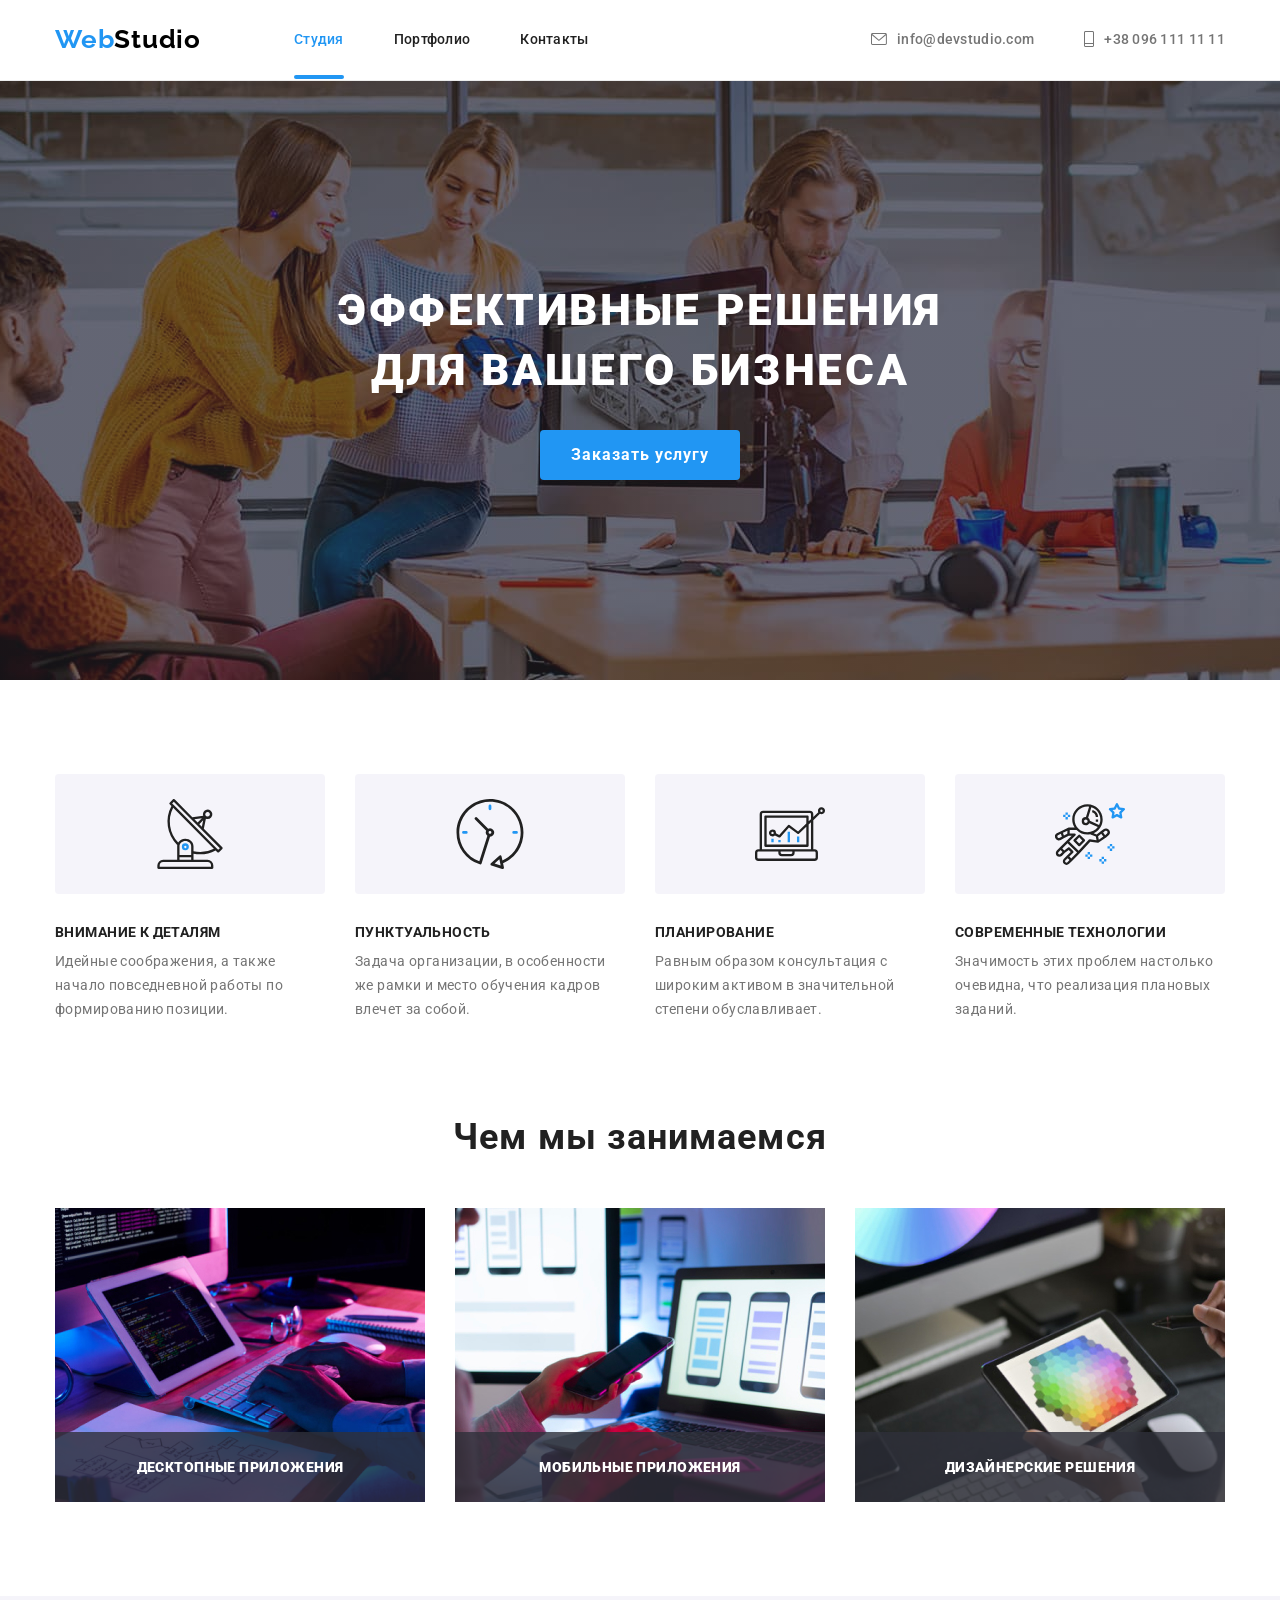
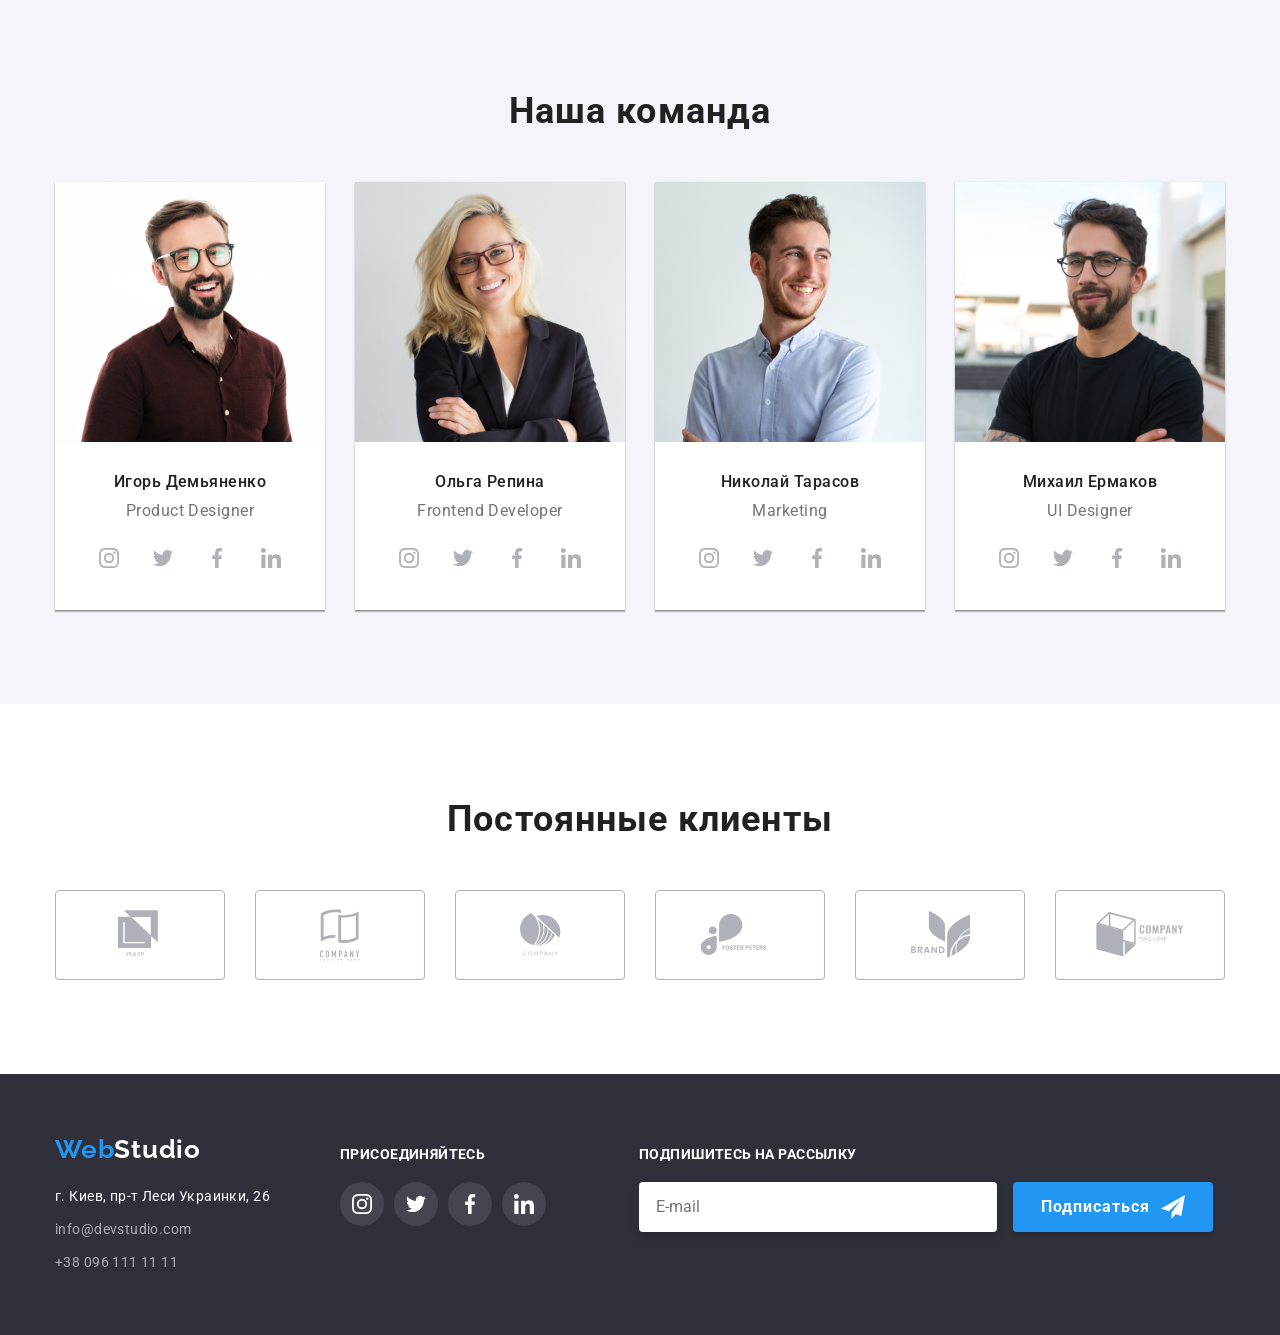
==== index.html @ a78a2143 "footer form done" ====
<!DOCTYPE html>
<html lang="ru">
  <head>
    <meta charset="UTF-8" />
    <meta name="viewport" content="width=device-width, initial-scale=1.0" />
    <title>Главная</title>
    <link rel="stylesheet" href="https://cdnjs.cloudflare.com/ajax/libs/modern-normalize/1.0.0/modern-normalize.css" />
    <link
      href="https://fonts.googleapis.com/css2?family=Raleway:wght@700&family=Roboto:wght@400;500;700;900&display=swap"
      rel="stylesheet"
    />
    <link rel="stylesheet" href="./css/styles.css" />
  </head>

  <body>
    <!--HEADER-->

    <header class="page-header">
      <div class="container">
        <nav class="navigation">
          <a class="logo link logo-light-theme" href="./index.html" aria-label="логотип Веб Студии">
            <span class="logo-web">Web</span><span class="logo-studio-dark">Studio</span>
          </a>
        </nav>

        <nav class="navigation">
          <ul class="navigation-list list">
            <li class="navigation-list-item">
              <a class="navigation-list-link link link-current" href="./index.html"> Студия</a>
            </li>
            <li class="navigation-list-item">
              <a class="navigation-list-link link" href="./portfolio.html">Портфолио</a>
            </li>
            <li class="navigation-list-item">
              <a class="navigation-list-link link" href="">Контакты</a>
            </li>
          </ul>
        </nav>

        <address class="address">
          <ul class="address-list list">
            <li class="address-list-item">
              <a class="address-list-link link address-light-theme" href="mailto:info@devstudio.com">
                <svg class="contacts-icon mail-icon">
                  <use href="./images/symbol-defs.svg#icon-mail"></use>
                </svg>
                info@devstudio.com
              </a>
            </li>
            <li class="address-list-item">
              <a class="address-list-link link address-light-theme" href="tel:+380961111111">
                <svg class="contacts-icon phone-icon">
                  <use href="./images/symbol-defs.svg#icon-phone"></use>
                </svg>
                +38 096 111 11 11
              </a>
            </li>
          </ul>
        </address>
      </div>
    </header>

    <main>
      <!--HERO-->

      <section class="hero">
        <h1 class="hero-title">Эффективные решения для вашего бизнеса</h1>

        <button class="modal-button" data-modal-open type="button">Заказать услугу</button>
        <div class="backdrop is-hidden" data-modal>
          <div class="modal is-hidden">
            <button class="close-modal-btn" data-modal-close>
              <svg class="close-icon">
                <use href="./images/symbol-defs.svg#icon-close-modal"></use>
              </svg>
            </button>
          </div>
        </div>
      </section>

      <!--ADVANTAGES-->

      <section class="advantages">
        <h2 hidden>Advantages</h2>

        <ul class="advantages-list list container">
          <li class="advantages-list-item">
            <h3 class="advantages-list-title details">Внимание к деталям</h3>
            <p class="advantages-list-description">
              Идейные соображения, а также начало повседневной работы по формированию позиции.
            </p>
          </li>

          <li class="advantages-list-item">
            <h3 class="advantages-list-title punctuality">Пунктуальность</h3>
            <p class="advantages-list-description">
              Задача организации, в особенности же рамки и место обучения кадров влечет за собой.
            </p>
          </li>

          <li class="advantages-list-item">
            <h3 class="advantages-list-title planning">Планирование</h3>
            <p class="advantages-list-description">
              Равным образом консультация с широким активом в значительной степени обуславливает.
            </p>
          </li>

          <li class="advantages-list-item">
            <h3 class="advantages-list-title technologies">Современные технологии</h3>
            <p class="advantages-list-description">
              Значимость этих проблем настолько очевидна, что реализация плановых заданий.
            </p>
          </li>
        </ul>
      </section>

      <!--WORK EXAMPLES-->

      <section class="gallery">
        <h2 class="title">Чем мы занимаемся</h2>

        <ul class="gallery-list list container">
          <li class="gallery-list-item">
            <img
              class="gallery-img"
              src="./images/works/work_1.jpg"
              alt="человек печатает на клавиатуре"
              width="370"
              height="294"
            />
            <div class="text-wrapper">
              <p class="gallery-label">Десктопные приложения</p>
            </div>
          </li>

          <li class="gallery-list-item">
            <img
              class="gallery-img"
              src="./images/works/work_2.jpg"
              alt="человек работает за ноутбуком с телефоном"
              width="370"
              height="294"
            />
            <div class="text-wrapper">
              <p class="gallery-label">Мобильные приложения</p>
            </div>
          </li>

          <li class="gallery-list-item">
            <img
              class="gallery-img"
              src="./images/works/work_3.jpg"
              alt=" человек работает на айпаде"
              width="370"
              height="294"
            />
            <div class="text-wrapper">
              <p class="gallery-label">Дизайнерские решения</p>
            </div>
          </li>
        </ul>
      </section>

      <!--TEAM-->

      <section class="staff">
        <h2 class="title">Наша команда</h2>

        <ul class="staff-list list container">
          <li class="staff-list-item">
            <div class="product-designer">
              <img class="staff-photo" src="./images/team/team_1.jpg" alt="Игорь Демьяненко" width="270" height="260" />
              <h3 class="staff-name">Игорь Демьяненко</h3>
              <p lang="en" class="staff-proffession">Product Designer</p>
            </div>

            <ul class="social-media list">
              <li>
                <a class="social-media-link link" href="">
                  <svg class="social-media-icons insta">
                    <use href="./images/symbol-defs.svg#icon-instagram"></use>
                  </svg>
                </a>
              </li>
              <li>
                <a class="social-media-link link" href="">
                  <svg class="social-media-icons twitter">
                    <use href="./images/symbol-defs.svg#icon-twitter"></use>
                  </svg>
                </a>
              </li>
              <li>
                <a class="social-media-link link" href="">
                  <svg class="social-media-icons fb">
                    <use href="./images/symbol-defs.svg#icon-facebook"></use>
                  </svg>
                </a>
              </li>
              <li>
                <a class="social-media-link link" href="">
                  <svg class="social-media-icons linkedin">
                    <use href="./images/symbol-defs.svg#icon-linkedin"></use>
                  </svg>
                </a>
              </li>
            </ul>
          </li>

          <li class="staff-list-item">
            <div class="frontennd-developer">
              <img class="staff-photo" src="./images/team/team_2.jpg" alt="Ольга Репина" width="270" height="260" />
              <h3 class="staff-name">Ольга Репина</h3>
              <p lang="en" class="staff-proffession">Frontend Developer</p>
            </div>
            <ul class="social-media list">
              <li class="social-media-item">
                <a class="social-media-link link" href="">
                  <svg class="social-media-icons insta">
                    <use href="./images/symbol-defs.svg#icon-instagram"></use>
                  </svg>
                </a>
              </li>
              <li class="social-media-item">
                <a class="social-media-link link" href="">
                  <svg class="social-media-icons twitter">
                    <use href="./images/symbol-defs.svg#icon-twitter"></use>
                  </svg>
                </a>
              </li>
              <li class="social-media-item">
                <a class="social-media-link link" href="">
                  <svg class="social-media-icons fb">
                    <use href="./images/symbol-defs.svg#icon-facebook"></use>
                  </svg>
                </a>
              </li>
              <li class="social-media-item">
                <a class="social-media-link link" href="">
                  <svg class="social-media-icons linkedin">
                    <use href="./images/symbol-defs.svg#icon-linkedin"></use>
                  </svg>
                </a>
              </li>
            </ul>
          </li>

          <li class="staff-list-item">
            <div class="marketing">
              <img class="staff-photo" src="./images/team/team_3.jpg" alt="Николай Тарасов" width="270" height="260" />
              <h3 class="staff-name">Николай Тарасов</h3>
              <p lang="en" class="staff-proffession">Marketing</p>
            </div>
            <ul class="social-media list">
              <li>
                <a class="social-media-link link" href="">
                  <svg class="social-media-icons insta">
                    <use href="./images/symbol-defs.svg#icon-instagram"></use>
                  </svg>
                </a>
              </li>
              <li>
                <a class="social-media-link link" href="">
                  <svg class="social-media-icons twitter">
                    <use href="./images/symbol-defs.svg#icon-twitter"></use>
                  </svg>
                </a>
              </li>
              <li>
                <a class="social-media-link link" href="">
                  <svg class="social-media-icons fb">
                    <use href="./images/symbol-defs.svg#icon-facebook"></use>
                  </svg>
                </a>
              </li>
              <li>
                <a class="social-media-link link" href="">
                  <svg class="social-media-icons linkedin">
                    <use href="./images/symbol-defs.svg#icon-linkedin"></use>
                  </svg>
                </a>
              </li>
            </ul>
          </li>

          <li class="staff-list-item">
            <div class="ui-designer">
              <img class="staff-photo" src="./images/team/team_4.jpg" alt="Михаил Ермаков" width="270" height="260" />
              <h3 class="staff-name">Михаил Ермаков</h3>
              <p lang="en" class="staff-proffession">UI Designer</p>
            </div>
            <ul class="social-media list">
              <li>
                <a class="social-media-link link" href="">
                  <svg class="social-media-icons insta">
                    <use href="./images/symbol-defs.svg#icon-instagram"></use>
                  </svg>
                </a>
              </li>
              <li>
                <a class="social-media-link link" href="">
                  <svg class="social-media-icons twitter">
                    <use href="./images/symbol-defs.svg#icon-twitter"></use>
                  </svg>
                </a>
              </li>
              <li>
                <a class="social-media-link link" href="">
                  <svg class="social-media-icons fb">
                    <use href="./images/symbol-defs.svg#icon-facebook"></use>
                  </svg>
                </a>
              </li>
              <li>
                <a class="social-media-link link" href="">
                  <svg class="social-media-icons linkedin">
                    <use href="./images/symbol-defs.svg#icon-linkedin"></use>
                  </svg>
                </a>
              </li>
            </ul>
          </li>
        </ul>
      </section>

      <!-- CLIENTS -->

      <section class="clients">
        <h2 class="title">Постоянные клиенты</h2>

        <ul class="clients-list list container">
          <li class="clients-list-item">
            <a class="clients-list-link link" href="">
              <svg class="clients-logo logo-1">
                <use href="./images/symbol-defs.svg#icon-logo-1"></use>
              </svg>
            </a>
          </li>

          <li class="clients-list-item">
            <a class="clients-list-link link" href="">
              <svg class="clients-logo logo-2">
                <use href="./images/symbol-defs.svg#icon-logo-2"></use>
              </svg>
            </a>
          </li>

          <li class="clients-list-item">
            <a class="clients-list-link link" href="">
              <svg class="clients-logo logo-3">
                <use href="./images/symbol-defs.svg#icon-logo-3"></use>
              </svg>
            </a>
          </li>

          <li class="clients-list-item">
            <a class="clients-list-link link" href="">
              <svg class="clients-logo logo-4">
                <use href="./images/symbol-defs.svg#icon-logo-4"></use>
              </svg>
            </a>
          </li>

          <li class="clients-list-item">
            <a class="clients-list-link link" href="">
              <svg class="clients-logo logo-5">
                <use href="./images/symbol-defs.svg#icon-logo-5"></use>
              </svg>
            </a>
          </li>

          <li class="clients-list-item">
            <a class="clients-list-link link" href="">
              <svg class="clients-logo logo-6">
                <use href="./images/symbol-defs.svg#icon-logo-6"></use>
              </svg>
            </a>
          </li>
        </ul>
      </section>
    </main>

    <!--FOOTER-->

    <footer class="footer">
      <section class="footer-container">
        <h2 hidden>Adress</h2>

        <div class="container">
          <div class="footer-nav">
            <nav class="navigation">
              <a class="logo link" href="./index.html" aria-label="логотип Веб Студии"
                ><span class="logo-web">Web</span><span class="logo-studio-light">Studio</span></a
              >
            </nav>

            <address class="address">
              <ul class="address-list list">
                <li class="address-list-item">
                  <a
                    class="address-list-link link location"
                    href="https://goo.gl/maps/hSvquqhqqcb26WJL9"
                    target="_blank"
                    >г. Киев, пр-т Леси Украинки, 26
                  </a>
                </li>
                <li class="address-list-item">
                  <a class="address-list-link link address-dark-theme" href="mailto:info@devstudio.com">
                    info@devstudio.com</a
                  >
                </li>
                <li class="address-list-item">
                  <a class="address-list-link link address-dark-theme" href="tel:+380961111111">+38 096 111 11 11</a>
                </li>
              </ul>
            </address>
          </div>

          <div class="social">
            <h2 class="title">ПРИСОЕДИНЯЙТЕСЬ</h2>

            <ul class="social-media list">
              <li class="social-media-item">
                <a class="social-media-link link" href="">
                  <svg class="social-media-icons insta">
                    <use href="./images/symbol-defs.svg#icon-instagram"></use>
                  </svg>
                </a>
              </li>

              <li class="social-media-item">
                <a class="social-media-link link" href="">
                  <svg class="social-media-icons twitter">
                    <use href="./images/symbol-defs.svg#icon-twitter"></use>
                  </svg>
                </a>
              </li>

              <li class="social-media-item">
                <a class="social-media-link link" href="">
                  <svg class="social-media-icons fb">
                    <use href="./images/symbol-defs.svg#icon-facebook"></use>
                  </svg>
                </a>
              </li>

              <li class="social-media-item">
                <a class="social-media-link link" href="">
                  <svg class="social-media-icons linkedin">
                    <use href="./images/symbol-defs.svg#icon-linkedin"></use>
                  </svg>
                </a>
              </li>
            </ul>
          </div>

          <div class="form-wraper">
            <h2 class="title">Подпишитесь на рассылку</h2>
            <form action="" class="subscribe-form">
              <input type="email" class="subscribe-form-input" placeholder="E-mail" />
              <button type="submit" class="subscribe-button">Подписаться</button>
            </form>
          </div>
        </div>
      </section>
    </footer>

    <script src="./js/modal.js"></script>
  </body>
</html>
---- css/styles.css ----
:root {
  --main-font: "Roboto", sans-serif;
  --secondary-font: "Raleway", sans-serif;
  --secondary-text-color: #212121;
  --main-text-color: #757575;
  --dark-theme-color: #ffffff;
  --dark-theme-secondary-color: rgba(255, 255, 255, 0.6);
  --dark-logo-color: #000000;
  --accent-color: #2196f3;
  --icons-color: #afb1b8;
}

*,
*::before,
*::after {
  padding: 0;
  margin: 0;
}

img {
  display: block;
}

body {
  padding-top: 80px;

  font-family: var(--main-font);
  font-style: normal;
  color: var(--main-text-color);
}

/* ============ COMPONENTS ============ */

.list {
  list-style: none;
  padding: 0px;
  margin: 0px;
  list-style: none;
}

.link {
  text-decoration: none;
  display: block;
}

.container {
  width: 1200px;
  padding-left: 15px;
  padding-right: 15px;
  margin-left: auto;
  margin-right: auto;
}

.logo {
  font-family: var(--secondary-font);
  font-style: normal;
  font-weight: 700;
  font-size: 26px;
  line-height: 1.192;
  letter-spacing: 0.03em;
}

.logo-web {
  color: var(--accent-color);
}

.address {
  font-family: var(--main-font);
  font-style: normal;
  font-size: 14px;
}

.modal-button {
  font-family: var(--main-font);
  font-weight: 700;
  font-size: 16px;
  line-height: 1.875;
  text-align: center;
  letter-spacing: 0.06em;
  color: var(--dark-theme-color);
  background-color: var(--accent-color);
  border-style: none;

  min-width: 200px;
  height: 50px;
  border-radius: 4px;
  margin-top: 30px;
}

.title {
  font-weight: 700;
  font-size: 36px;
  line-height: 1.167;
  text-align: center;
  letter-spacing: 0.03em;
  color: var(--secondary-text-color);
}

h1,
h2,
h3 {
  margin: 0px;
}

/* ============ END COMPONENTS ============ */

/* ============ HEADER ============ */

.page-header {
  position: fixed;
  top: 0;
  left: 0;
  z-index: 100;
  width: 100%;
  border-bottom: 1px solid #ececec;
  padding-top: 24px;
  padding-bottom: 25px;
  background-color: var(--dark-theme-color);
}

.page-header .container {
  display: flex;
  align-items: center;
  justify-content: center;
}

.page-header .navigation-list {
  display: flex;
  margin-left: 93px;
}

.page-header .navigation-list-item + .navigation-list-item {
  margin-left: 50px;
}

.logo-studio-dark {
  color: var(--dark-logo-color);
}

.navigation-list-link {
  display: block;
  color: var(--secondary-text-color);
  font-weight: 500;
  font-size: 14px;
  line-height: 1.143;
  letter-spacing: 0.02em;

  cursor: pointer;
}

.navigation-list-link:hover,
.navigation-list-link:focus,
.address-list-link:hover,
.address-list-link:focus {
  color: var(--accent-color);
  transition: all 250ms cubic-bezier(0.4, 0, 0.2, 1);
}

.address-light-theme {
  font-weight: 500;
  line-height: 1.143;
  letter-spacing: 0.02em;
  color: var(--main-text-color);
}

.page-header .address {
  display: flex;
  margin-left: auto;
}

.page-header .address-list {
  display: flex;
}

.page-header .address-list-item + .address-list-item {
  margin-left: 50px;
}

.address-list-link {
  display: flex;
  align-items: center;
}

.link-current {
  position: relative;
  color: var(--accent-color);
}

.link-current::after {
  content: "";

  position: absolute;
  display: block;
  width: 100%;
  height: 4px;
  bottom: -32px;

  background-color: var(--accent-color);
  border-radius: 2px;
}

.contacts-icon {
  margin-right: 10px;
  fill: currentColor;
}

.phone-icon {
  width: 10px;
  height: 16px;
}

.mail-icon {
  width: 16px;
  height: 12px;
}

/* ============ END HEADER ============ */

/* ============ HERO ============ */

.hero {
  padding-top: 200px;
  padding-bottom: 200px;
  background-color: #2f303a;
  text-align: center;

  background-image: linear-gradient(rgba(47, 48, 58, 0.4), rgba(47, 48, 58, 0.4)), url("../images/Img.jpg");
  background-repeat: no-repeat;
  background-size: cover;
  background-position: center;
}

.hero-title {
  width: 696px;
  font-family: var(--main-font);
  font-style: normal;
  font-weight: 900;
  font-size: 44px;
  line-height: 1.364;
  letter-spacing: 0.06em;
  text-transform: uppercase;
  color: var(--dark-theme-color);
  margin: 0 auto;
}

.backdrop {
  position: fixed;
  z-index: 105;
  top: 0;
  left: 0;

  width: 100%;
  height: 100%;
  background-color: rgba(0, 0, 0, 0.2);
  transition: all 250ms cubic-bezier(0.4, 0, 0.2, 1);
}

.backdrop.is-hidden {
  visibility: hidden;
  opacity: 0;
  pointer-events: none;
}

.backdrop.is-hidden .modal {
  transform: translate(-50%, -200%);
}

.modal {
  position: absolute;
  top: 50%;
  left: 50%;

  display: flex;
  justify-content: flex-end;

  min-width: 528px;
  min-height: 581px;
  padding: 8px;

  background-color: var(--dark-theme-color);
  box-shadow: 0px 1px 3px rgba(0, 0, 0, 0.12), 0px 1px 1px rgba(0, 0, 0, 0.14), 0px 2px 1px rgba(0, 0, 0, 0.2);
  border-radius: 4px;

  transform: translate(-50%, -50%);
  transition: transform 250ms cubic-bezier(0.4, 0, 0.2, 1);
}

.close-modal-btn {
  width: 30px;
  height: 30px;
  border-radius: 50%;
  border: 1px solid rgba(0, 0, 0, 0.1);
  background-color: var(--dark-theme-color);
}

.close-icon {
  width: 11px;
  height: 11px;
  cursor: pointer;
}

.close-icon:hover,
.close-icon:focus {
  fill: var(--accent-color);
}

/* ============ END HERO ============ */

/* ============ ADVANTAGES ============ */

.advantages {
  padding-top: 94px;
  padding-bottom: 94px;
}

.advantages-list-title {
  font-weight: 700;
  font-size: 14px;
  line-height: 1.143;
  letter-spacing: 0.03em;
  text-transform: uppercase;
  color: var(--secondary-text-color);
  margin-bottom: 10px;
}

.advantages-list-description {
  font-weight: 400;
  font-size: 14px;
  line-height: 1.714;
  letter-spacing: 0.03em;
}

.advantages .container {
  display: flex;
  justify-content: space-between;
}

.advantages-list-item {
  width: 270px;
}

.advantages-list-title::before {
  content: "";
  display: block;

  width: 270px;
  height: 120px;
  margin-bottom: 30px;

  border-radius: 4px;
  background-repeat: no-repeat;
  background-position: center;
}

.details::before {
  background-image: url("../images/Advantages/antenna.svg"), linear-gradient(#f5f4fa, #f5f4fa);
}

.punctuality::before {
  background-image: url("../images/Advantages/clock.svg"), linear-gradient(#f5f4fa, #f5f4fa);
}

.planning::before {
  background-image: url("../images/Advantages/diagram.svg"), linear-gradient(#f5f4fa, #f5f4fa);
}

.technologies::before {
  background-image: url("../images/Advantages/astronaut.svg"), linear-gradient(#f5f4fa, #f5f4fa);
}

/* ============ END ADVANTAGES ============ */

/* ============ WORKS GALLERY ============ */

.gallery {
  padding-bottom: 94px;
}

.gallery-list-item {
  position: relative;
}

.gallery .container {
  display: flex;
  justify-content: space-between;
  margin-top: 50px;
}

.text-wrapper {
  position: absolute;
  bottom: 0px;
  display: flex;
  justify-content: center;
  align-items: center;
  width: 100%;
  height: 70px;

  background: rgba(47, 48, 58, 0.8);
}

.gallery-label {
  font-weight: 900;
  font-size: 14px;
  line-height: 1.143;
  text-align: center;
  letter-spacing: 0.03em;
  text-transform: uppercase;

  color: #ffffff;
}

/* ============ END WORKS GALLERY ============ */

/* ============ TEAM ============ */

.staff {
  background-color: #f5f4fa;
  padding-top: 94px;
  padding-bottom: 94px;
}

.staff .container {
  display: flex;
  justify-content: space-between;
  margin-top: 50px;
}

.staff-name {
  font-weight: 500;
  font-size: 16px;
  line-height: 1.188;
  letter-spacing: 0.03em;
  color: var(--secondary-text-color);
  margin-top: 30px;
}

.staff-proffession {
  font-weight: 400;
  font-size: 16px;
  line-height: 1.188;
  letter-spacing: 0.03em;
  margin-top: 10px;
  margin-bottom: 16px;
}

.staff-list-item {
  text-align: center;
  padding-bottom: 30px;
  background-color: var(--dark-theme-color);
  box-shadow: 0px 1px 3px rgba(0, 0, 0, 0.12), 0px 1px 1px rgba(0, 0, 0, 0.14), 0px 2px 1px rgba(0, 0, 0, 0.2);
}

.social-media {
  width: 206px;
  height: 44px;
  display: flex;
  justify-content: space-between;
  align-items: center;

  margin: 0 auto;
}

.social-media-icons {
  width: 20px;
  height: 20px;
  fill: currentColor;
}

.social-media-link {
  display: flex;
  align-items: center;
  justify-content: center;
  width: 44px;
  height: 44px;
  border-radius: 50%;
  margin: 0 auto;
  color: var(--icons-color);
  transition: all 250ms cubic-bezier(0.4, 0, 0.2, 1);
}

.social-media-link:hover,
.social-media-link:focus {
  width: 44px;
  height: 44px;
  background-color: var(--accent-color);
  color: var(--dark-theme-color);
}

/* ============ END TEAM ============ */

/* ============ CLIENTS ============ */

.clients {
  padding-top: 94px;
  padding-bottom: 94px;
}

.clients-list {
  display: flex;
  align-items: center;
  justify-content: space-between;
  margin: 0 auto;
  margin-top: 50px;
}

.logo-1 {
  width: 44px;
  height: 49px;
}

.logo-2 {
  width: 40px;
  height: 52px;
}

.logo-3 {
  width: 41px;
  height: 43px;
}

.logo-4 {
  width: 80px;
  height: 42px;
}

.logo-5 {
  width: 59px;
  height: 47px;
}

.logo-6 {
  width: 88px;
  height: 45px;
}

.clients-list-link {
  display: flex;
  align-items: center;
  justify-content: center;
  width: 170px;
  height: 90px;
  border: 1px solid var(--icons-color);
  color: var(--icons-color);
  border-radius: 4px;
  transition: all 250ms cubic-bezier(0.4, 0, 0.2, 1);
}

.clients-list-link:hover,
.clients-list-link:focus {
  border: 1px solid var(--accent-color);
  color: var(--accent-color);
}

.clients-logo {
  fill: currentColor;
}

/* ============ END CLIENTS ============ */

/* ============ FOOTER ============ */

.footer {
  padding-top: 60px;
  padding-bottom: 60px;
  background-color: #2f303a;
}

.footer .container {
  display: flex;
}

.logo-studio-light {
  color: var(--dark-theme-color);
}

.location {
  font-weight: 400;
  font-size: 14px;
  line-height: 1.714;
  letter-spacing: 0.03em;
  color: var(--dark-theme-color);
}

.address-dark-theme {
  font-weight: 400;
  line-height: 1.714;
  letter-spacing: 0.03em;
  color: var(--dark-theme-secondary-color);
}

.footer .address {
  margin-top: 20px;
}

.footer .address-list-item:not(:first-child) {
  margin-top: 9px;
}

.footer .title {
  font-family: "Roboto", sans-serif;
  font-weight: 700;
  font-size: 14px;
  line-height: 1.142;
  letter-spacing: 0.03em;
  color: var(--dark-theme-color);
  text-align: start;
  text-transform: uppercase;
  margin-bottom: 20px;
}

.social {
  padding-top: 12px;
  margin-left: 70px;
}

.footer .social-media {
  width: 100%;
  height: 44px;
}

.footer .social-media-link {
  width: 44px;
  height: 44px;
  border-radius: 50%;
  background-color: rgba(255, 255, 255, 0.1);
  transition: all 250ms cubic-bezier(0.4, 0, 0.2, 1);
}

.footer .social-media-item + .social-media-item {
  margin-left: 10px;
}

.footer .social-media-link:hover,
.footer .social-media-link:focus {
  background-color: var(--accent-color);
}

.footer .social-media-icons {
  fill: var(--dark-theme-color);
}

.form-wraper {
  margin-left: 93px;
  padding-top: 12px;
}

.subscribe-form-input {
  width: 358px;
  height: 50px;
  padding: 15px 16px;
  border: 1px solid rgba(255, 255, 255, 0.3);
  box-sizing: border-box;
  filter: drop-shadow(0px 4px 4px rgba(0, 0, 0, 0.15));
  border-radius: 4px;
}

.subscribe-button {
  position: relative;
  width: 200px;
  height: 50px;
  margin-left: 12px;
  padding: 10px 28px;

  font-family: "Roboto", sans-serif;
  font-style: normal;
  font-weight: 700;
  font-size: 16px;
  line-height: 1.875;
  color: var(--dark-theme-color);
  letter-spacing: 0.06em;
  text-align: left;

  background: var(--accent-color);
  box-shadow: 0px 4px 4px rgba(0, 0, 0, 0.15);
  border-radius: 4px;
  border-style: none;
  cursor: pointer;
}

.subscribe-button::after {
  position: absolute;
  top: 13px;
  right: 28px;
  content: "";
  display: inline-block;
  width: 24px;
  height: 24px;
  background-image: url("../images/icon-send.svg");
  fill: var(--dark-theme-color);
  background-repeat: no-repeat;
  background-position: center;
}

/* ============ END FOOTER ============ */

/* ============ PORTFOLIO PAGE ============ */

.portfolio {
  padding-top: 94px;
  padding-bottom: 94px;
}

.filter-list {
  width: 611px;
  display: flex;
  justify-content: space-between;
  margin-left: auto;
  margin-right: auto;
}

.filter-button {
  font-weight: 500;
  font-size: 16px;
  line-height: 1.625;
  text-align: center;
  letter-spacing: 0.03em;
  color: var(--secondary-text-color);

  background-color: #f5f4fa;
  border-style: none;
  min-width: 73px;
  height: 38px;
  padding: 6px 22px;
  border-radius: 4px;

  cursor: pointer;

  transition: all 250ms cubic-bezier(0.4, 0, 0.2, 1);
}

.filter-button:hover,
.filter-button:focus {
  color: var(--dark-theme-color);
  background-color: var(--accent-color);
  box-shadow: 0px 3px 1px rgba(0, 0, 0, 0.1), 0px 1px 2px rgba(0, 0, 0, 0.08), 0px 2px 2px rgba(0, 0, 0, 0.12);
}

.work-gallery .container {
  display: flex;
  flex-wrap: wrap;
  margin-top: 50px;
}

.work-list-item {
  width: calc((100% - 60px) / 3);
  margin-right: 30px;
  margin-bottom: 30px;
}

.work-list-item:nth-last-child(-n + 3) {
  margin-bottom: 0px;
}

.work-list-item:nth-child(3n) {
  margin-right: 0px;
}

.work-name {
  font-weight: 700;
  font-size: 18px;
  line-height: 2;
  letter-spacing: 0.06em;
  color: var(--secondary-text-color);
  margin-top: 20px;
}

.work-type {
  font-weight: 400;
  font-size: 16px;
  line-height: 1.875;
  letter-spacing: 0.03em;
  margin-top: 4px;
  color: var(--main-text-color);
}

.work-card {
  padding-top: 20px;
  padding-bottom: 20px;
  padding-right: 24px;
  padding-left: 24px;
  border-top: 0;
  border-right: 1px;
  border-left: 1px;
  border-bottom: 1px;
  border-style: solid;
  border-color: #eeeeee;
}

.work-list-link {
  transition: all 250ms cubic-bezier(0.4, 0, 0.2, 1);
}

.work-list-link:hover,
.work-list-link:focus {
  box-shadow: 0px 1px 1px rgba(0, 0, 0, 0.12), 0px 4px 4px rgba(0, 0, 0, 0.06), 1px 4px 6px rgba(0, 0, 0, 0.16);
}

.work-list-link:hover .work-list-description,
.work-list-link:focus .work-list-description {
  transform: translatey(0%);
}

.image-wrapper {
  position: relative;

  overflow: hidden;
}

.work-list-description {
  position: absolute;
  top: 0;

  width: 100%;
  height: 100%;
  padding-top: 63px;
  padding-left: 24px;
  padding-bottom: 63px;
  padding-right: 24px;

  background: rgba(33, 150, 243, 0.9);

  transform: translatey(100%);
  transition: all 250ms cubic-bezier(0.4, 0, 0.2, 1);

  font-weight: 400;
  font-size: 18px;
  line-height: 1.555;

  letter-spacing: 0.03em;

  color: #ffffff;
}

/* ============ END PORTFOLIO PAGE ============ */
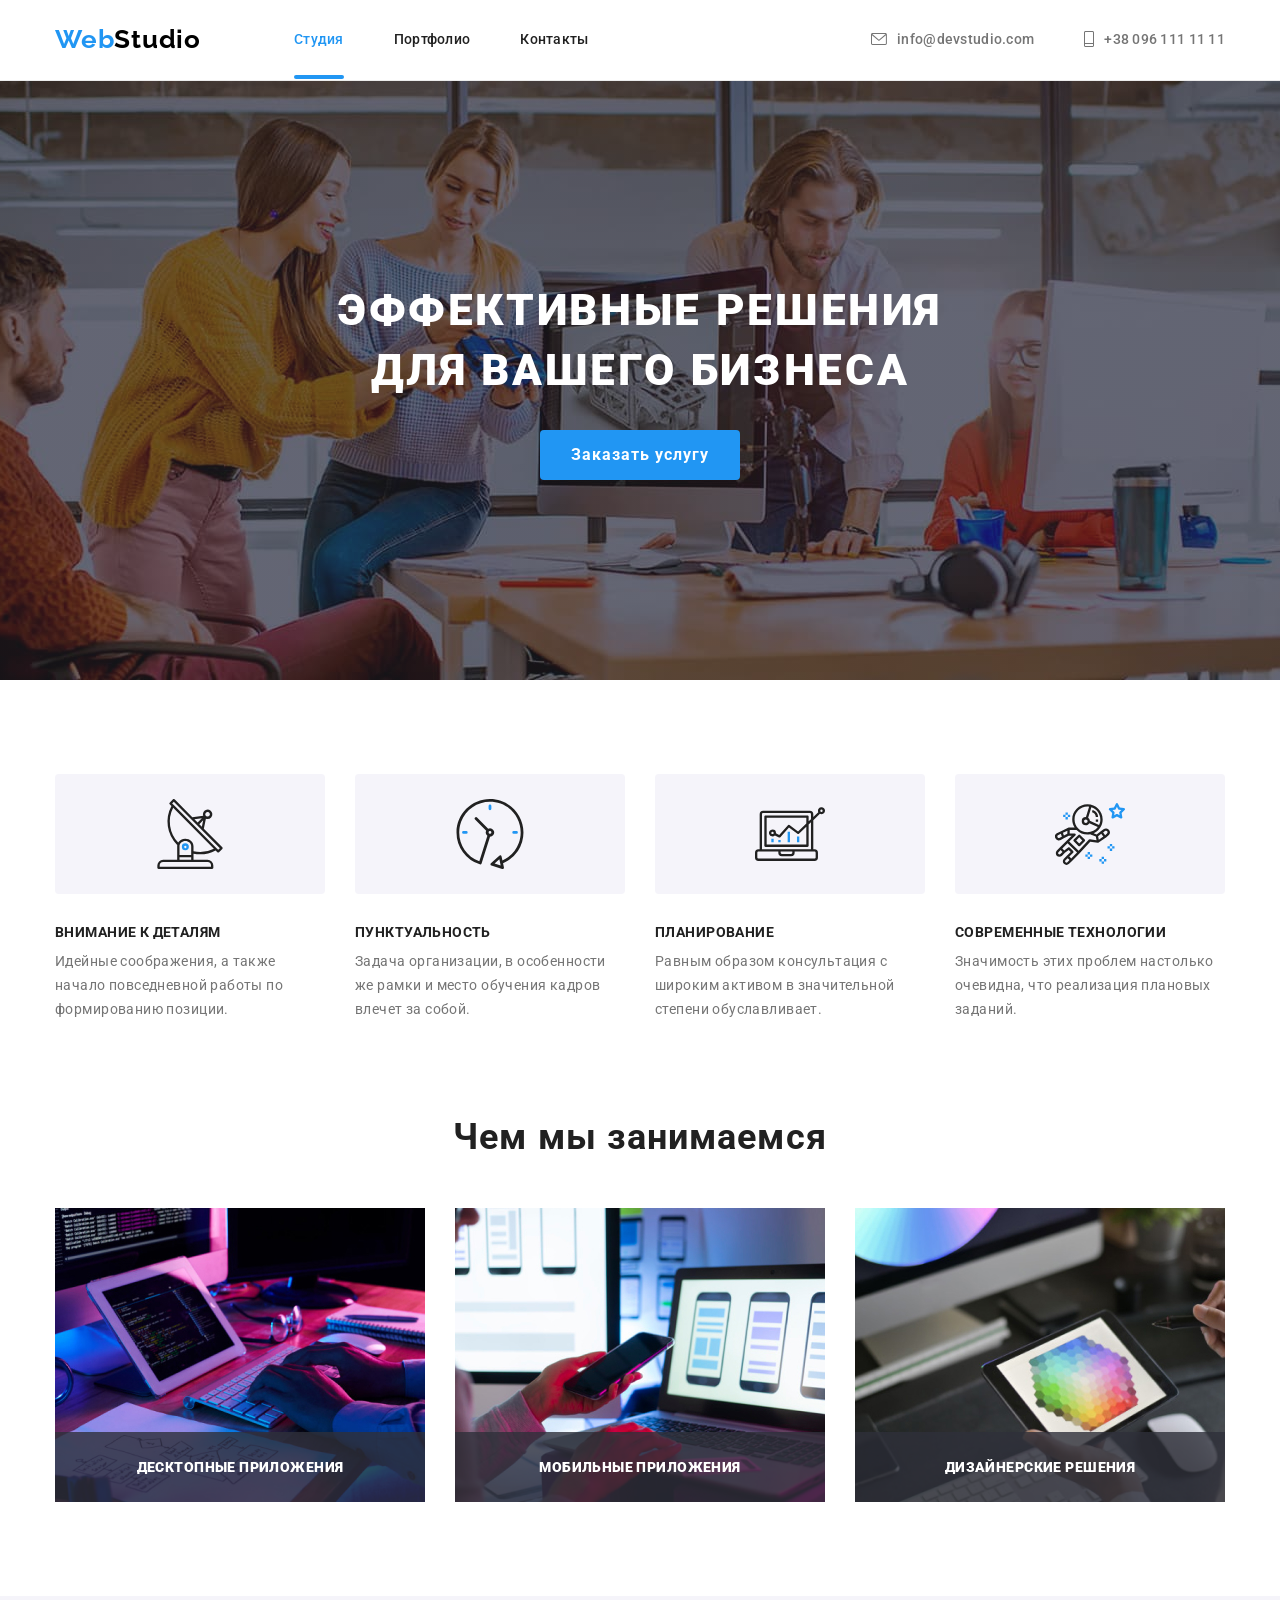
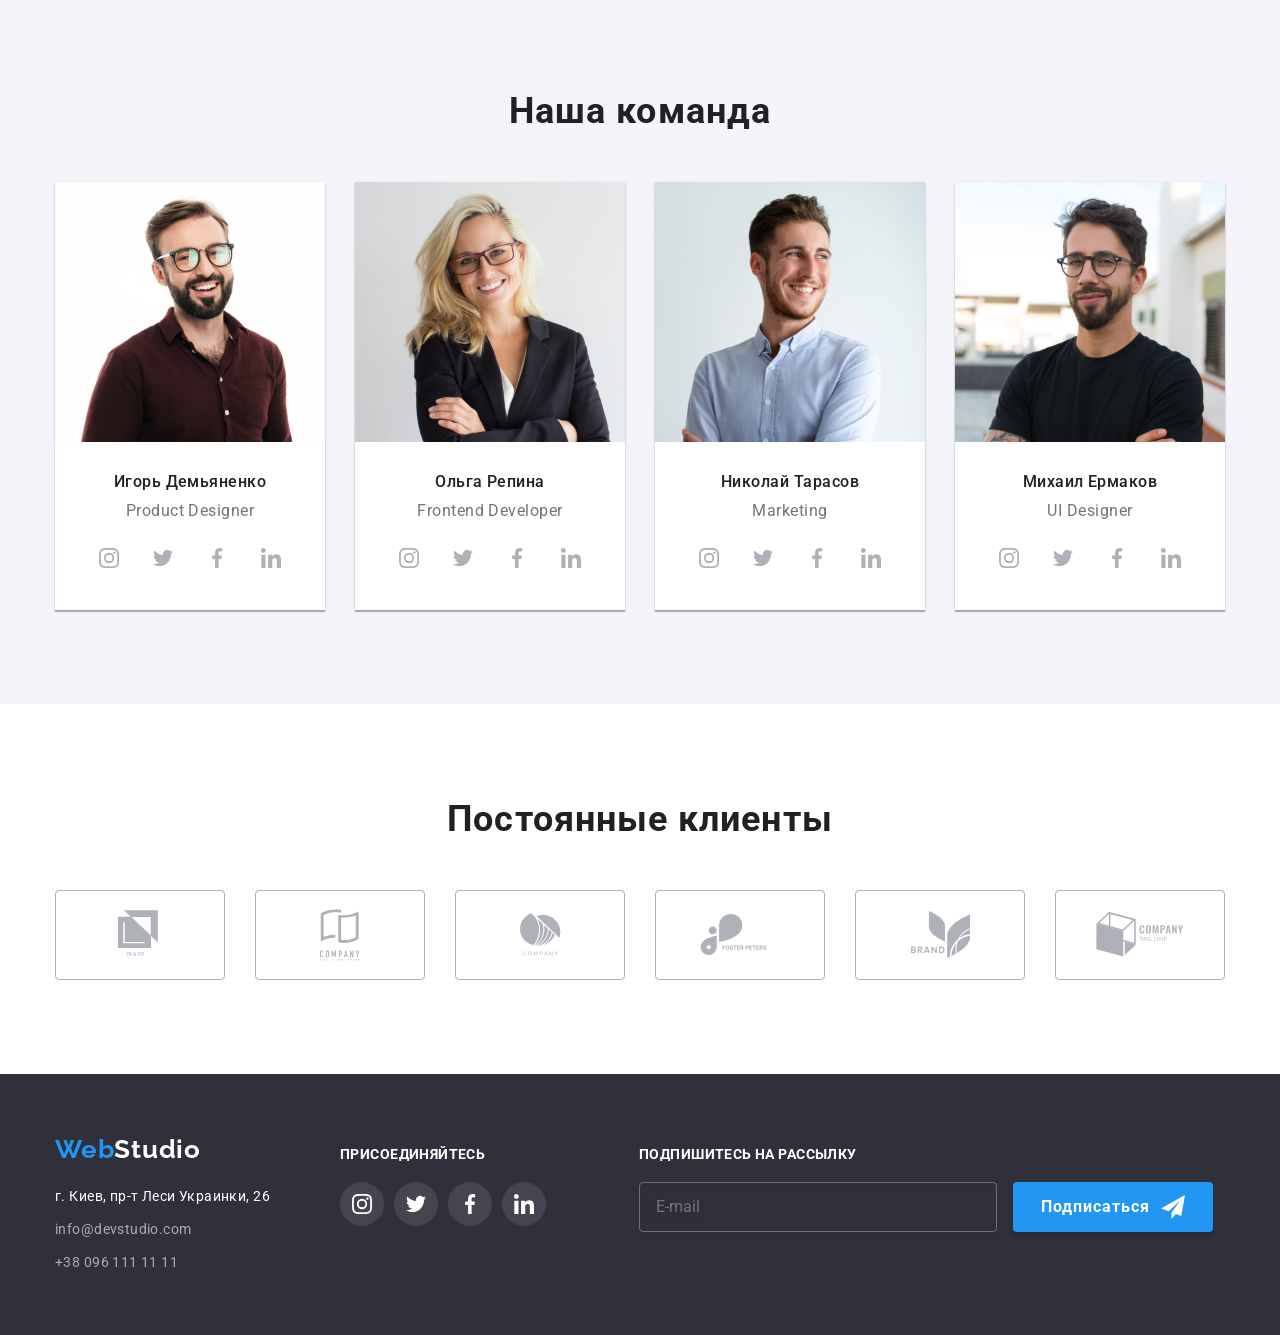
==== commit c09098c4: "final adds" ====
--- a/index.html
+++ b/index.html
@@ -74,6 +74,67 @@
                 <use href="./images/symbol-defs.svg#icon-close-modal"></use>
               </svg>
             </button>
+
+            <h2 class="form-title">Оставьте свои данные, мы вам перезвоним</h2>
+
+            <form action="#" method="GET" class="contact-form">
+              <div class="form-field-wrapper">
+                <label class="form-field"
+                  >Имя
+                  <input type="text" name="user-name" class="contact-input" minlength="2" />
+                  <svg class="form-icon">
+                    <use href="./images/symbol-defs.svg#icon-person-icon"></use>
+                  </svg>
+                </label>
+              </div>
+
+              <div class="form-field-wrapper">
+                <label class="form-field"
+                  >Телефон
+                  <input type="tel" name="user-phone" class="contact-input" />
+                  <svg class="form-icon">
+                    <use href="./images/symbol-defs.svg#icon-phone-icon"></use>
+                  </svg>
+                </label>
+              </div>
+
+              <div class="form-field-wrapper">
+                <label class="form-field">
+                  Почта
+                  <input type="email" name="user-email" class="contact-input" />
+                  <svg class="form-icon">
+                    <use href="./images/symbol-defs.svg#icon-email-icon"></use>
+                  </svg>
+                </label>
+              </div>
+
+              <label for="comment" class="form-field">
+                Комментарий
+                <textarea
+                  name="comment"
+                  class="comment-field"
+                  id="comment"
+                  placeholder="Введите текст"
+                  cols="30"
+                  rows="10"
+                >
+                </textarea>
+              </label>
+
+              <div class="agreement-group">
+                <label for="agreement" class="agreemant-terms_label">
+                  <input type="checkbox" name="agreement" class="checkbox-input" id="agreement" />
+                  <svg class="checkbox-icon">
+                    <use href="./images/symbol-defs.svg#icon-check"></use>
+                  </svg>
+
+                  Соглашаюсь с рассылкой и принимаю
+                  <span class="agreemant-terms"> Условия договора</span>
+                </label>
+              </div>
+
+              <button type="submit" class="submit-button">Отправить</button>
+            </form>
           </div>
         </div>
       </section>
@@ -455,7 +516,7 @@
 
           <div class="form-wraper">
             <h2 class="title">Подпишитесь на рассылку</h2>
-            <form action="" class="subscribe-form">
+            <form action="#" method="GET" class="subscribe-form">
               <input type="email" class="subscribe-form-input" placeholder="E-mail" />
               <button type="submit" class="subscribe-button">Подписаться</button>
             </form>
--- a/css/styles.css
+++ b/css/styles.css
@@ -71,6 +71,7 @@
 }
 
 .modal-button {
+  display: block;
   font-family: var(--main-font);
   font-weight: 700;
   font-size: 16px;
@@ -80,11 +81,12 @@
   color: var(--dark-theme-color);
   background-color: var(--accent-color);
   border-style: none;
-
+  margin: 0 auto;
   min-width: 200px;
   height: 50px;
   border-radius: 4px;
   margin-top: 30px;
+  cursor: pointer;
 }
 
 .title {
@@ -222,7 +224,7 @@
   padding-top: 200px;
   padding-bottom: 200px;
   background-color: #2f303a;
-  text-align: center;
+  /*text-align: center;*/
 
   background-image: linear-gradient(rgba(47, 48, 58, 0.4), rgba(47, 48, 58, 0.4)), url("../images/Img.jpg");
   background-repeat: no-repeat;
@@ -232,6 +234,7 @@
 
 .hero-title {
   width: 696px;
+  text-align: center;
   font-family: var(--main-font);
   font-style: normal;
   font-weight: 900;
@@ -252,6 +255,7 @@
   width: 100%;
   height: 100%;
   background-color: rgba(0, 0, 0, 0.2);
+
   transition: all 250ms cubic-bezier(0.4, 0, 0.2, 1);
 }
 
@@ -270,12 +274,9 @@
   top: 50%;
   left: 50%;
 
-  display: flex;
-  justify-content: flex-end;
-
-  min-width: 528px;
-  min-height: 581px;
-  padding: 8px;
+  width: 528px;
+  height: 581px;
+  padding: 40px;
 
   background-color: var(--dark-theme-color);
   box-shadow: 0px 1px 3px rgba(0, 0, 0, 0.12), 0px 1px 1px rgba(0, 0, 0, 0.14), 0px 2px 1px rgba(0, 0, 0, 0.2);
@@ -286,6 +287,9 @@
 }
 
 .close-modal-btn {
+  position: absolute;
+  top: 8px;
+  right: 8px;
   width: 30px;
   height: 30px;
   border-radius: 50%;
@@ -302,6 +306,150 @@
 .close-icon:hover,
 .close-icon:focus {
   fill: var(--accent-color);
+}
+
+.contact-input:not(:last-child) {
+  margin-bottom: 10px;
+}
+
+.form-title {
+  font-weight: 700;
+  font-size: 20px;
+  line-height: 1.15;
+
+  letter-spacing: 0.03em;
+
+  color: #212121;
+  margin-bottom: 12px;
+}
+
+.contact-form {
+  font-style: normal;
+  font-weight: 400;
+  font-size: 12px;
+  line-height: 1.167;
+  letter-spacing: 0.01em;
+  color: #757575;
+}
+
+.contact-input {
+  width: 100%;
+  height: 40px;
+  padding: 12px 42px;
+  margin-top: 4px;
+
+  border: 1px solid rgba(33, 33, 33, 0.2);
+  box-sizing: border-box;
+  border-radius: 4px;
+
+  transition: all 250ms cubic-bezier(0.4, 0, 0.2, 1);
+}
+
+.form-field-wrapper {
+  position: relative;
+}
+
+.form-icon {
+  position: absolute;
+  top: 29px;
+  left: 12px;
+  width: 18px;
+  height: 18px;
+  display: inline-block;
+  fill: var(--dark-logo-color);
+
+  transition: all 250ms cubic-bezier(0.4, 0, 0.2, 1);
+}
+
+.contact-input:focus,
+.comment-field:focus {
+  outline-color: var(--accent-color);
+}
+
+.form-field {
+  transition: all 250ms cubic-bezier(0.4, 0, 0.2, 1);
+}
+
+.form-field:focus-within > .form-icon {
+  fill: var(--accent-color);
+}
+
+.form-field:focus-within {
+  color: var(--accent-color);
+}
+
+.comment-field {
+  height: 120px;
+  width: 100%;
+  margin-top: 4px;
+  padding: 12px 16px;
+  border: 1px solid rgba(33, 33, 33, 0.2);
+  border-radius: 4px;
+  resize: none;
+  transition: all 250ms cubic-bezier(0.4, 0, 0.2, 1);
+}
+
+.agreement-group {
+  position: relative;
+
+  padding: 0 12px;
+  margin-top: 20px;
+  text-align: end;
+  font-size: 14px;
+  line-height: 1.714;
+  letter-spacing: 0.03em;
+}
+
+.checkbox-input {
+  margin-top: 20px;
+  appearance: none;
+}
+
+.checkbox-input:checked + .checkbox-icon {
+  background-color: var(--accent-color);
+  border: none;
+}
+
+.checkbox-icon {
+  position: absolute;
+  top: 50%;
+  transform: translatey(-6px);
+  left: 12px;
+
+  width: 16px;
+  height: 15px;
+
+  border: 2px solid var(--secondary-text-color);
+  border-radius: 4px;
+  transition: all 250ms cubic-bezier(0.4, 0, 0.2, 1);
+}
+
+.agreemant-terms {
+  text-decoration-line: underline;
+  color: var(--accent-color);
+  cursor: pointer;
+}
+
+.submit-button {
+  display: block;
+  width: 200px;
+  height: 50px;
+  margin-top: 30px;
+  margin: 0 auto;
+  margin-top: 30px;
+
+  font-weight: 700;
+  font-size: 16px;
+  line-height: 1.875;
+  color: var(--dark-theme-color);
+  letter-spacing: 0.06em;
+
+  background: var(--accent-color);
+  color: var(--dark-theme-color);
+  box-shadow: 0px 4px 4px rgba(0, 0, 0, 0.15);
+  border-radius: 4px;
+  border-style: none;
+  cursor: pointer;
 }
 
 /* ============ END HERO ============ */
@@ -649,6 +797,7 @@
   height: 50px;
   padding: 15px 16px;
   border: 1px solid rgba(255, 255, 255, 0.3);
+  background-color: transparent;
   box-sizing: border-box;
   filter: drop-shadow(0px 4px 4px rgba(0, 0, 0, 0.15));
   border-radius: 4px;
@@ -661,8 +810,6 @@
   margin-left: 12px;
   padding: 10px 28px;
 
-  font-family: "Roboto", sans-serif;
-  font-style: normal;
   font-weight: 700;
   font-size: 16px;
   line-height: 1.875;
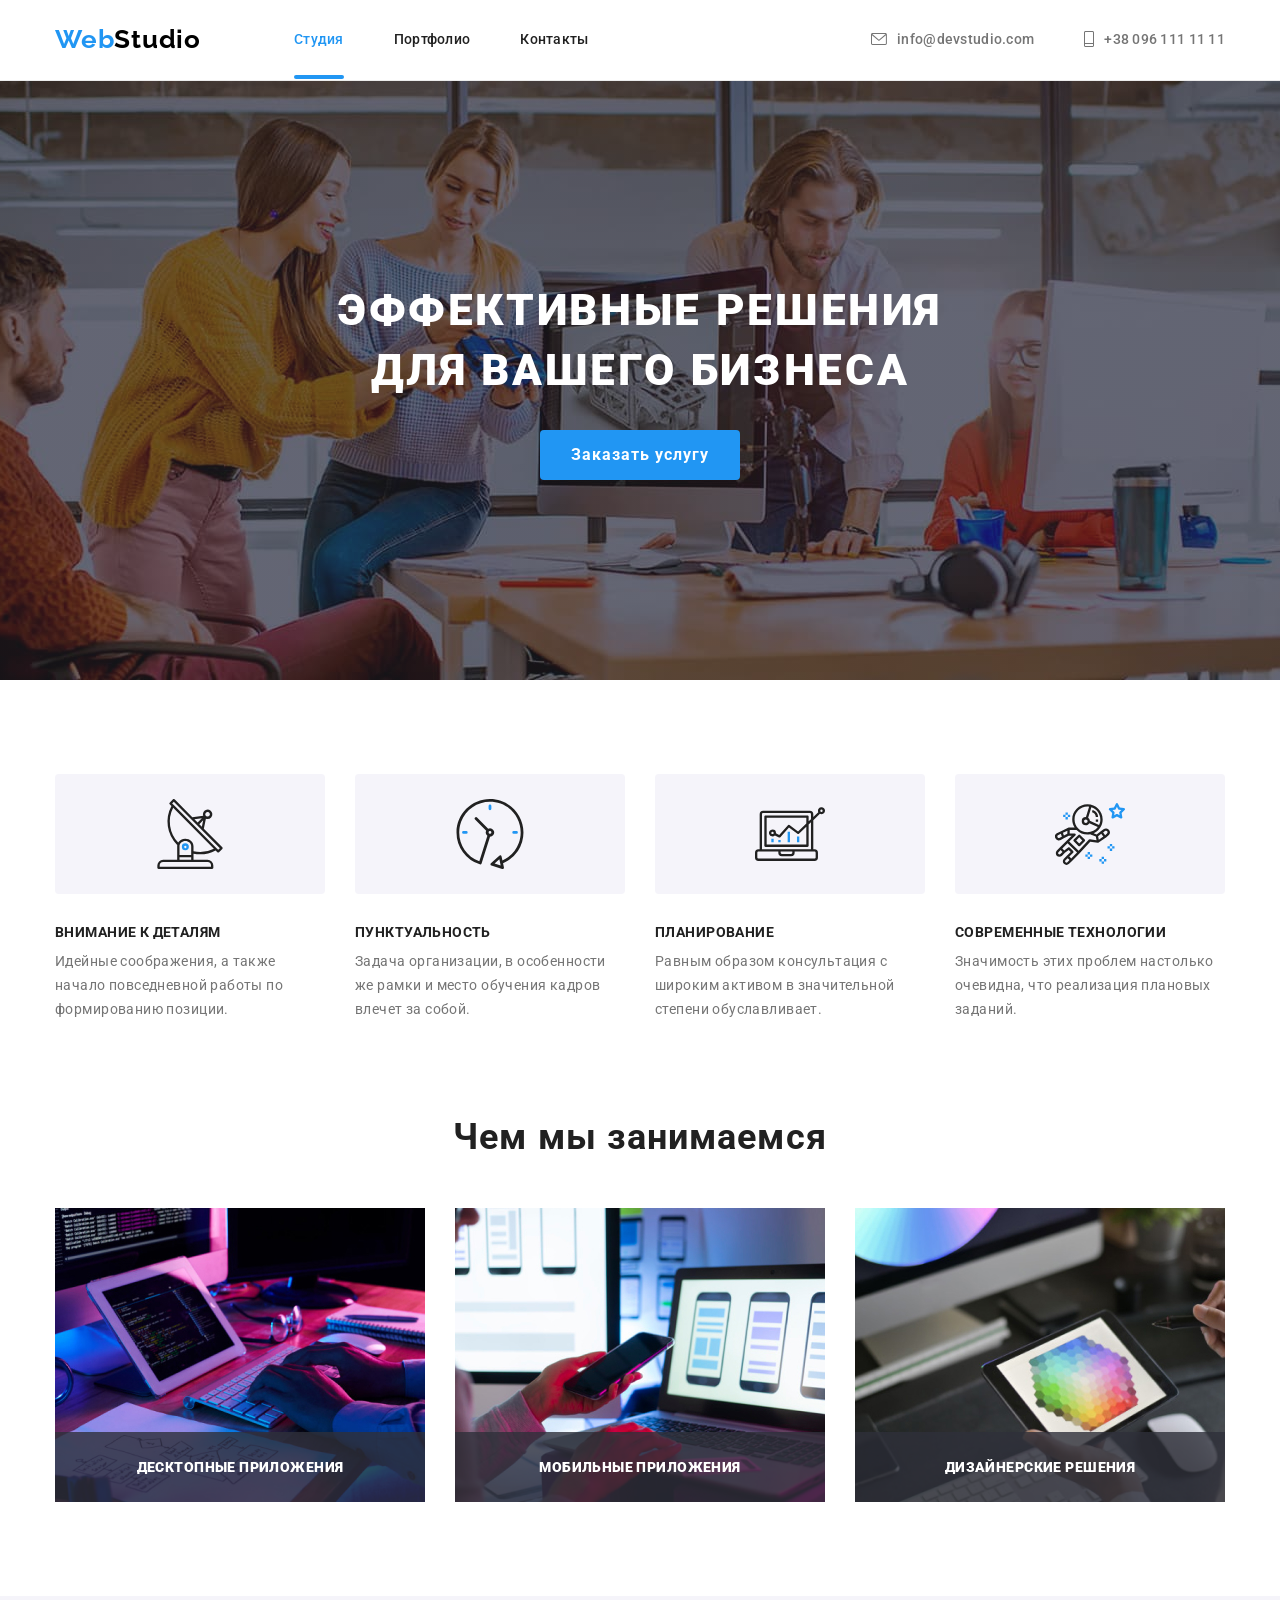
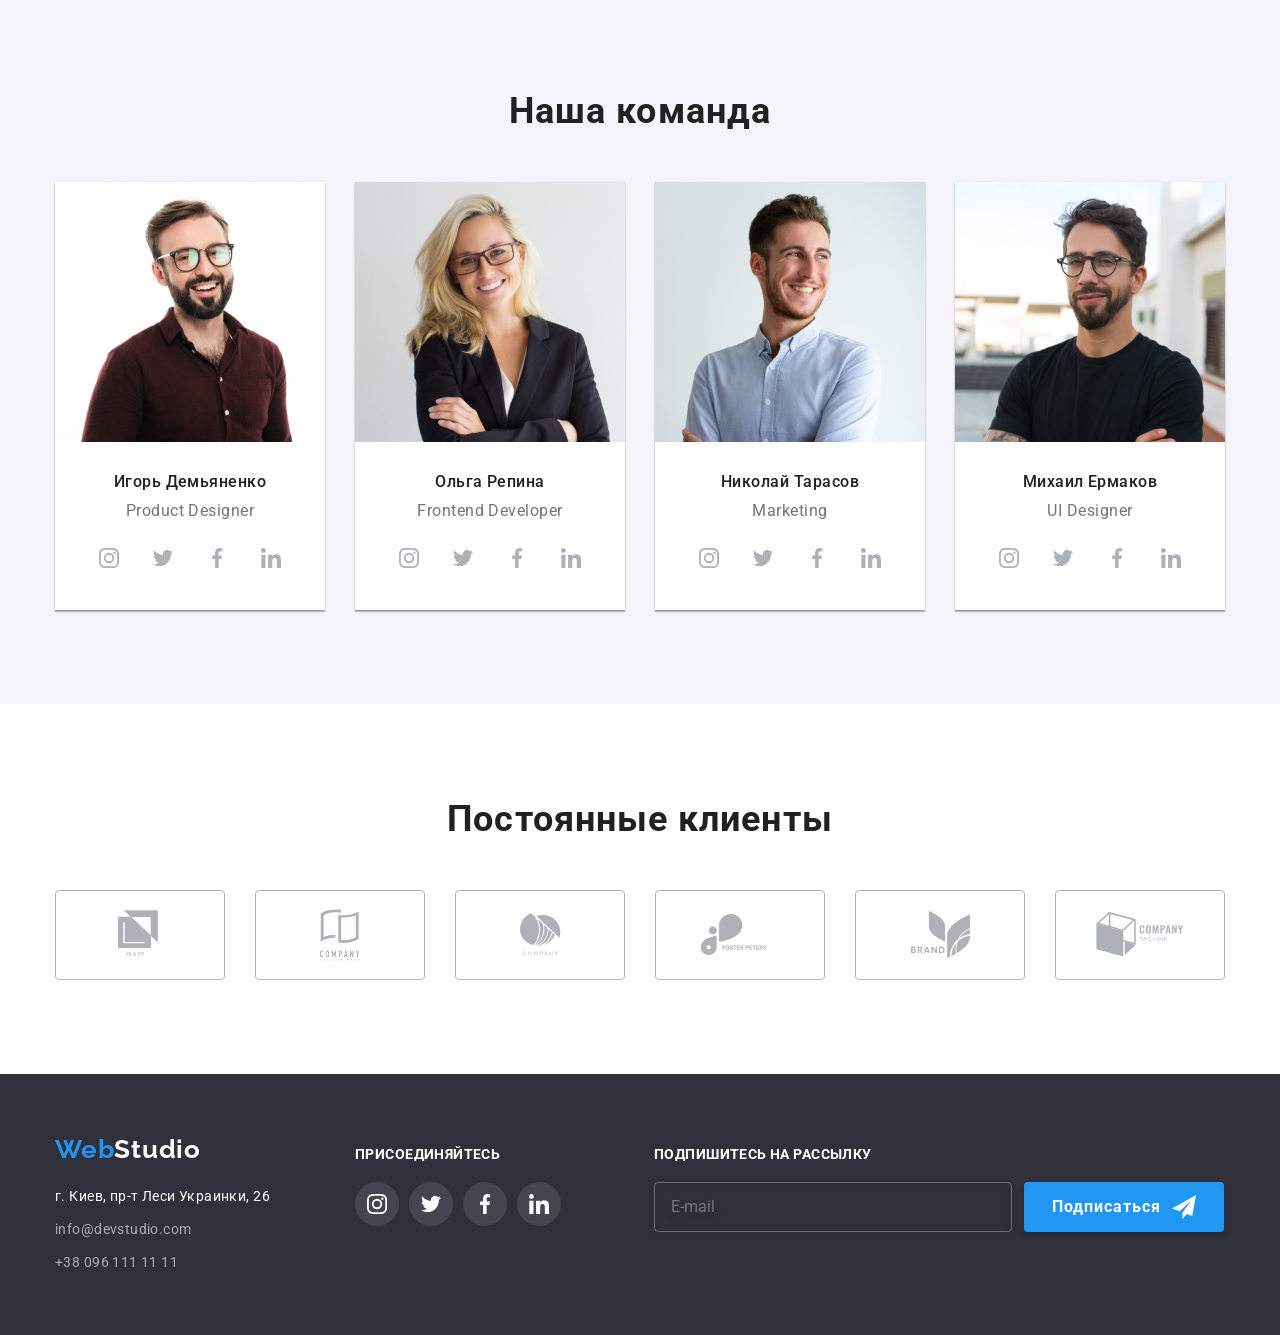
==== commit 0780b754: "value in checkbox" ====
--- a/index.html
+++ b/index.html
@@ -121,17 +121,15 @@
                 </textarea>
               </label>
 
-              <div class="agreement-group">
-                <label for="agreement" class="agreemant-terms_label">
-                  <input type="checkbox" name="agreement" class="checkbox-input" id="agreement" />
-                  <svg class="checkbox-icon">
-                    <use href="./images/symbol-defs.svg#icon-check"></use>
-                  </svg>
-
-                  Соглашаюсь с рассылкой и принимаю
-                  <span class="agreemant-terms"> Условия договора</span>
-                </label>
-              </div>
+              <label for="agreement" class="agreement-terms-label">
+                <input type="checkbox" name="agreement" value="accept" class="checkbox-input" id="agreement" />
+                <svg class="checkbox-icon">
+                  <use href="./images/symbol-defs.svg#icon-check"></use>
+                </svg>
+
+                Соглашаюсь с рассылкой и принимаю
+                <span class="agreemant-terms"> Условия договора</span>
+              </label>
 
               <button type="submit" class="submit-button">Отправить</button>
             </form>
--- a/css/styles.css
+++ b/css/styles.css
@@ -295,17 +295,19 @@
   border-radius: 50%;
   border: 1px solid rgba(0, 0, 0, 0.1);
   background-color: var(--dark-theme-color);
+  cursor: pointer;
 }
 
 .close-icon {
   width: 11px;
   height: 11px;
-  cursor: pointer;
-}
-
-.close-icon:hover,
-.close-icon:focus {
-  fill: var(--accent-color);
+
+  fill: currentColor;
+}
+
+.close-modal-btn:hover,
+.close-modal-btn:focus {
+  color: var(--accent-color);
 }
 
 .contact-input:not(:last-child) {
@@ -390,7 +392,11 @@
 }
 
 .agreement-group {
-  position: relative;
+}
+
+.agreement-terms-label {
+  display: inline-flex;
+  align-items: center;
 
   padding: 0 12px;
   margin-top: 20px;
@@ -411,13 +417,9 @@
 }
 
 .checkbox-icon {
-  position: absolute;
-  top: 50%;
-  transform: translatey(-6px);
-  left: 12px;
-
   width: 16px;
   height: 15px;
+  margin-right: 8px;
 
   border: 2px solid var(--secondary-text-color);
   border-radius: 4px;
@@ -758,7 +760,7 @@
 
 .social {
   padding-top: 12px;
-  margin-left: 70px;
+  margin-left: 85px;
 }
 
 .footer .social-media {
@@ -792,19 +794,29 @@
   padding-top: 12px;
 }
 
+.subscribe-form {
+  display: inline-flex;
+  align-items: center;
+}
+
 .subscribe-form-input {
   width: 358px;
   height: 50px;
   padding: 15px 16px;
   border: 1px solid rgba(255, 255, 255, 0.3);
+
+  color: var(--dark-theme-color);
   background-color: transparent;
+
   box-sizing: border-box;
   filter: drop-shadow(0px 4px 4px rgba(0, 0, 0, 0.15));
   border-radius: 4px;
 }
 
 .subscribe-button {
-  position: relative;
+  display: inline-flex;
+  align-items: center;
+  justify-content: space-between;
   width: 200px;
   height: 50px;
   margin-left: 12px;
@@ -825,11 +837,8 @@
 }
 
 .subscribe-button::after {
-  position: absolute;
-  top: 13px;
-  right: 28px;
   content: "";
-  display: inline-block;
+
   width: 24px;
   height: 24px;
   background-image: url("../images/icon-send.svg");
